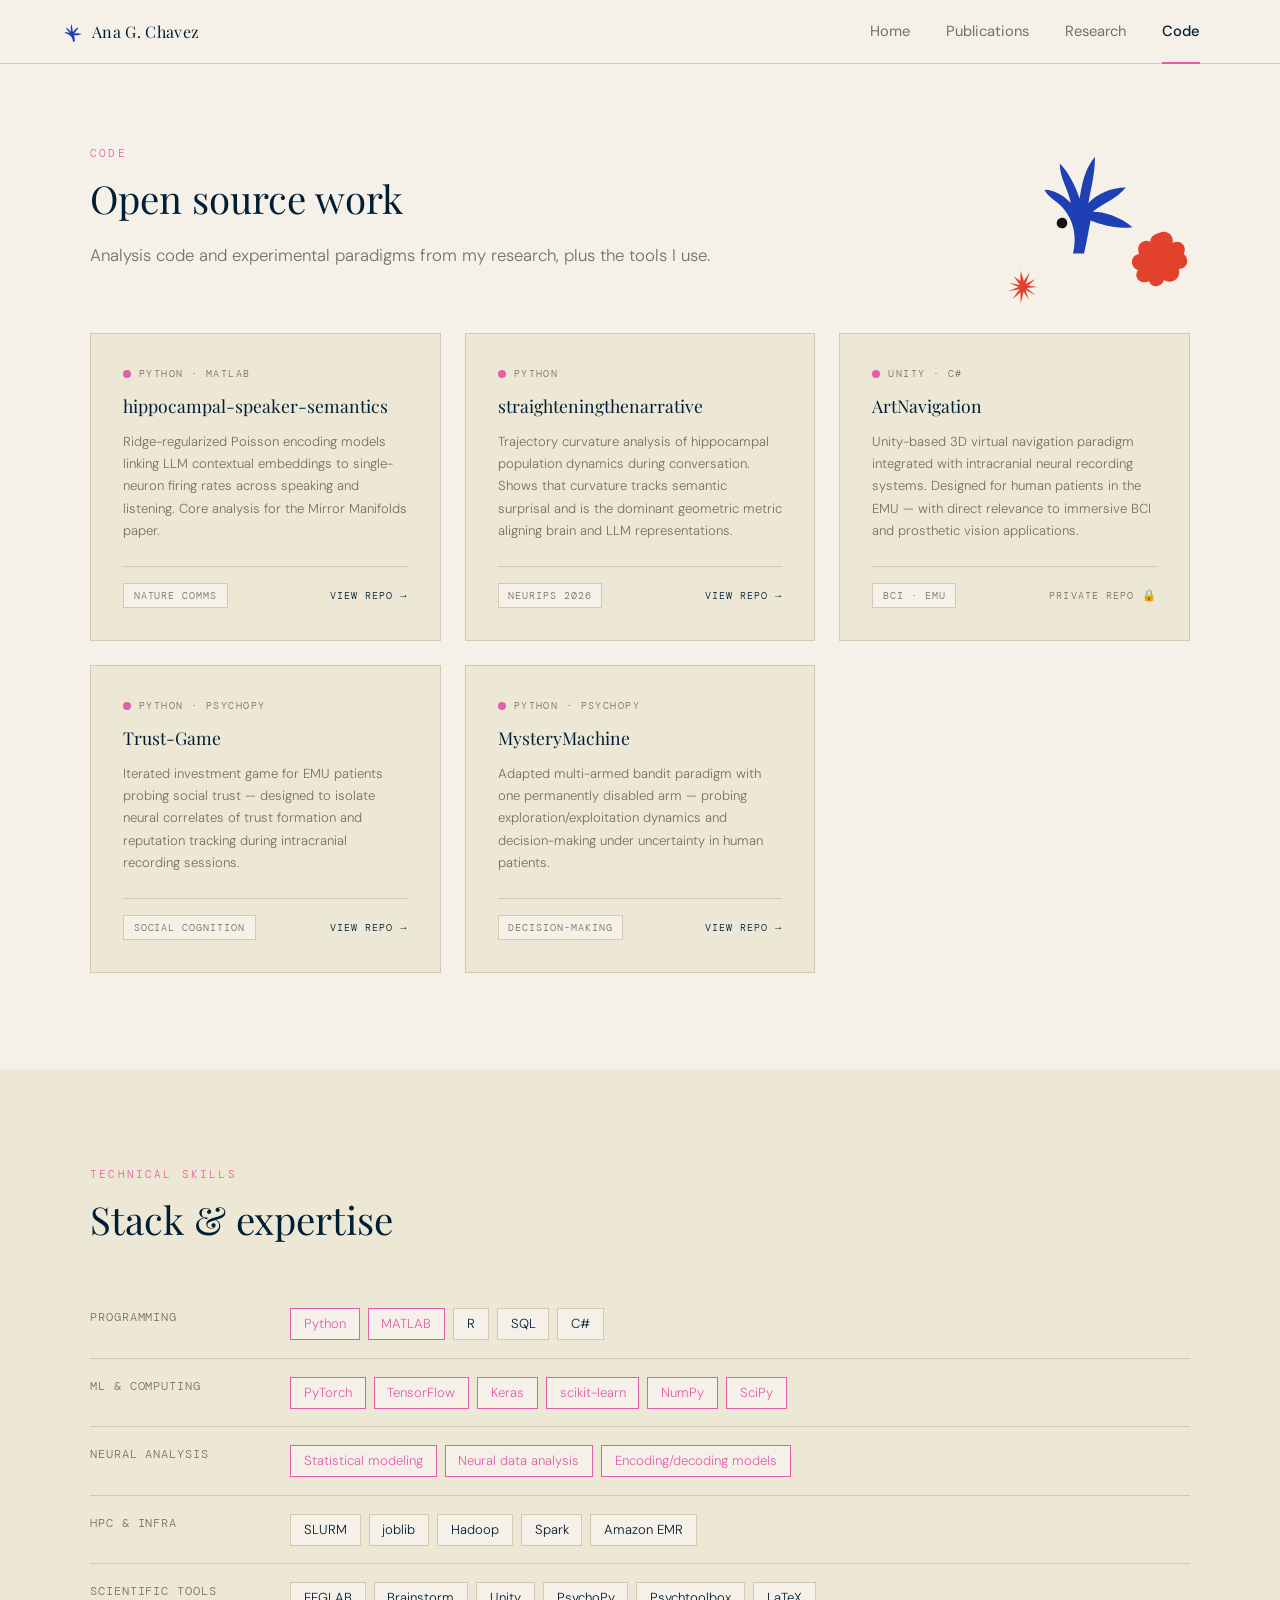
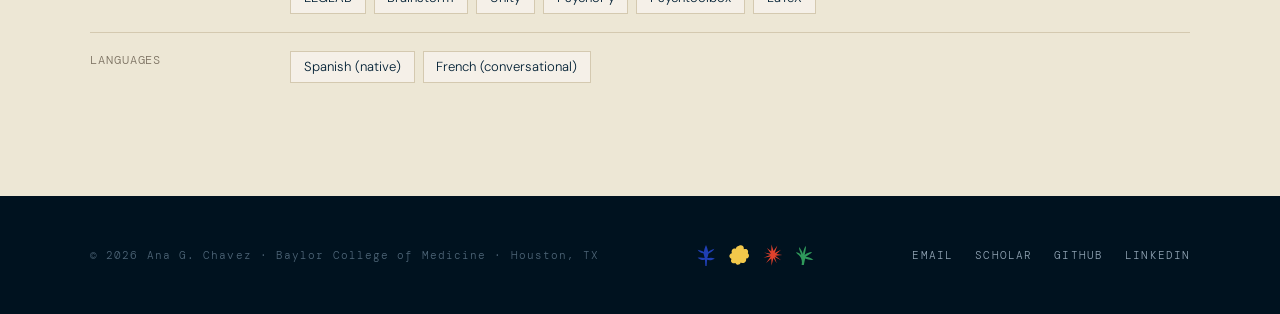
==== code.html @ e8467b15 "Redesign site into multi-page layout Split into Home, Publications, Research and Code pages with sha" ====
<!DOCTYPE html>
<html lang="en">
<head>
<meta charset="UTF-8">
<meta name="viewport" content="width=device-width, initial-scale=1.0">
<title>Code — Ana G. Chavez</title>
<meta name="description" content="Code and technical skills of Ana G. Chavez.">
<link rel="preconnect" href="https://fonts.googleapis.com">
<link href="https://fonts.googleapis.com/css2?family=Playfair+Display:ital,wght@0,400;0,700;1,400&family=DM+Mono:wght@300;400;500&family=DM+Sans:wght@300;400;500&display=swap" rel="stylesheet">
<link rel="stylesheet" href="style.css">
</head>
<body>
<svg width="0" height="0" style="position:absolute" aria-hidden="true">
  <defs>
    <symbol id="frond" viewBox="0 0 100 100"><path d="M47 100C46 88 46 80 45 72C36 74 22 72 12 62C24 60 36 62 44 64C42 56 40 48 38 42C28 42 18 36 12 26C24 28 34 32 40 36C42 26 44 16 50 4C56 16 58 26 60 36C66 32 76 26 88 22C82 34 70 40 61 44C60 52 58 58 56 64C66 62 78 60 90 66C80 74 66 76 55 72C54 80 54 90 53 100Z"/></symbol>
    <symbol id="bloom" viewBox="0 0 100 100"><path d="M50 8C62 2 74 10 72 24C84 18 96 28 90 42C100 50 96 66 82 66C86 80 72 92 58 84C54 96 38 98 34 86C20 92 8 80 16 68C2 62 4 44 18 42C12 28 24 16 36 22C36 14 42 10 50 8Z"/></symbol>
    <symbol id="algae" viewBox="0 0 100 100"><path d="M30 96C34 80 30 66 22 56C16 48 8 46 4 38C14 38 22 44 28 50C26 38 18 28 18 14C26 22 32 34 36 46C38 34 40 20 50 8C50 24 46 38 44 50C52 42 64 36 78 36C70 46 58 50 48 58C58 58 72 62 84 72C70 74 56 70 46 66C44 76 42 88 40 96Z"/></symbol>
    <symbol id="star" viewBox="0 0 100 100"><polygon points="92.4,50.0 60.6,53.1 87.0,73.8 57.6,58.7 66.9,87.0 52.0,63.9 43.0,98.7 42.5,66.4 18.8,86.0 39.7,56.6 6.5,62.8 37.2,50.0 10.0,38.2 40.7,44.0 22.4,18.1 42.0,32.5 43.1,2.2 52.6,32.1 69.9,6.3 57.8,41.0 86.3,26.7 65.6,45.4"/></symbol>
    <symbol id="sqr" viewBox="0 0 100 100"><path fill-rule="evenodd" d="M10 12L90 6L94 88L8 92ZM50 30C62 30 70 40 68 52C66 64 56 70 46 68C36 66 30 56 32 46C34 36 40 30 50 30Z"/></symbol>
    <symbol id="dot" viewBox="0 0 100 100"><path d="M50 6C76 4 96 26 94 52C92 78 72 96 48 94C24 92 4 74 6 48C8 24 26 8 50 6Z"/></symbol>
  </defs>
</svg>
<nav class="top">
  <a href="index.html" class="nav-name"><svg aria-hidden="true"><use href="#algae"/></svg>Ana G. Chavez</a>
  <ul class="nav-links">
    <li><a href="index.html">Home</a></li>
    <li><a href="publications.html">Publications</a></li>
    <li><a href="research.html">Research</a></li>
    <li><a href="code.html" class="active" aria-current="page">Code</a></li>
  </ul>
</nav>

<header class="page-head">
  <div class="wrap">
    <div class="head-cutouts" aria-hidden="true"><svg class="co c-blue k1"><use href="#algae"/></svg><svg class="co c-red k2"><use href="#bloom"/></svg><svg class="co c-red k3"><use href="#star"/></svg><svg class="co c-black k4"><use href="#dot"/></svg></div>
    <p class="section-label">Code</p>
    <h1 class="section-title">Open source work</h1>
    <p class="lede">Analysis code and experimental paradigms from my research, plus the tools I use.</p>
  </div>
</header>

<section class="projects" id="projects">
  <div class="wrap">
    <div class="projects-grid">
      <div class="project-card reveal">
        <p class="project-lang">Python · MATLAB</p>
        <h3 class="project-name">hippocampal-speaker-semantics</h3>
        <p class="project-desc">Ridge-regularized Poisson encoding models linking LLM contextual embeddings to single-neuron firing rates across speaking and listening. Core analysis for the Mirror Manifolds paper.</p>
        <div class="project-footer"><span class="project-tag">Nature Comms</span><a href="https://github.com/aniluchavez/hippocampal-speaker-semantics" class="project-link" target="_blank" rel="noopener">View repo</a></div>
      </div>
      <div class="project-card reveal">
        <p class="project-lang">Python</p>
        <h3 class="project-name">straighteningthenarrative</h3>
        <p class="project-desc">Trajectory curvature analysis of hippocampal population dynamics during conversation. Shows that curvature tracks semantic surprisal and is the dominant geometric metric aligning brain and LLM representations.</p>
        <div class="project-footer"><span class="project-tag">NeurIPS 2026</span><a href="https://github.com/aniluchavez/straighteningthenarrative" class="project-link" target="_blank" rel="noopener">View repo</a></div>
      </div>
      <div class="project-card private reveal">
        <p class="project-lang">Unity · C#</p>
        <h3 class="project-name">ArtNavigation</h3>
        <p class="project-desc">Unity-based 3D virtual navigation paradigm integrated with intracranial neural recording systems. Designed for human patients in the EMU — with direct relevance to immersive BCI and prosthetic vision applications.</p>
        <div class="project-footer"><span class="project-tag">BCI · EMU</span><span class="project-link">Private repo</span></div>
      </div>
      <div class="project-card reveal">
        <p class="project-lang">Python · PsychoPy</p>
        <h3 class="project-name">Trust-Game</h3>
        <p class="project-desc">Iterated investment game for EMU patients probing social trust — designed to isolate neural correlates of trust formation and reputation tracking during intracranial recording sessions.</p>
        <div class="project-footer"><span class="project-tag">Social Cognition</span><a href="https://github.com/aniluchavez/Trust-Game" class="project-link" target="_blank" rel="noopener">View repo</a></div>
      </div>
      <div class="project-card reveal">
        <p class="project-lang">Python · PsychoPy</p>
        <h3 class="project-name">MysteryMachine</h3>
        <p class="project-desc">Adapted multi-armed bandit paradigm with one permanently disabled arm — probing exploration/exploitation dynamics and decision-making under uncertainty in human patients.</p>
        <div class="project-footer"><span class="project-tag">Decision-making</span><a href="https://github.com/aniluchavez/MysteryMachine" class="project-link" target="_blank" rel="noopener">View repo</a></div>
      </div>
    </div>
  </div>
</section>

<section class="skills" id="skills">
  <div class="wrap">
    <p class="section-label">Technical Skills</p>
    <h2 class="section-title">Stack &amp; expertise</h2>
    <table class="skills-table reveal">
      <tr><td>Programming</td><td><div class="skill-items"><span class="skill-item expert">Python</span><span class="skill-item expert">MATLAB</span><span class="skill-item">R</span><span class="skill-item">SQL</span><span class="skill-item">C#</span></div></td></tr>
      <tr><td>ML &amp; Computing</td><td><div class="skill-items"><span class="skill-item expert">PyTorch</span><span class="skill-item expert">TensorFlow</span><span class="skill-item expert">Keras</span><span class="skill-item expert">scikit-learn</span><span class="skill-item expert">NumPy</span><span class="skill-item expert">SciPy</span></div></td></tr>
      <tr><td>Neural Analysis</td><td><div class="skill-items"><span class="skill-item expert">Statistical modeling</span><span class="skill-item expert">Neural data analysis</span><span class="skill-item expert">Encoding/decoding models</span></div></td></tr>
      <tr><td>HPC &amp; Infra</td><td><div class="skill-items"><span class="skill-item">SLURM</span><span class="skill-item">joblib</span><span class="skill-item">Hadoop</span><span class="skill-item">Spark</span><span class="skill-item">Amazon EMR</span></div></td></tr>
      <tr><td>Scientific Tools</td><td><div class="skill-items"><span class="skill-item">EEGLAB</span><span class="skill-item">Brainstorm</span><span class="skill-item">Unity</span><span class="skill-item">PsychoPy</span><span class="skill-item">Psychtoolbox</span><span class="skill-item">LaTeX</span></div></td></tr>
      <tr><td>Languages</td><td><div class="skill-items"><span class="skill-item">Spanish (native)</span><span class="skill-item">French (conversational)</span></div></td></tr>
    </table>
  </div>
</section>

<footer class="site-footer">
  <div class="wrap">
    <span>&copy; 2026 Ana G. Chavez &middot; Baylor College of Medicine &middot; Houston, TX</span>
    <span class="foot-cutouts" aria-hidden="true"><svg class="c-blue"><use href="#frond"/></svg><svg class="c-yellow"><use href="#bloom"/></svg><svg class="c-red"><use href="#star"/></svg><svg class="c-green"><use href="#algae"/></svg></span>
    <nav class="links" aria-label="Elsewhere">
      <a href="mailto:anilu.chavez@bcm.edu">Email</a>
      <a href="https://scholar.google.com/citations?user=yR1IOY4AAAAJ&hl=en" target="_blank" rel="noopener">Scholar</a>
      <a href="https://github.com/aniluchavez" target="_blank" rel="noopener">GitHub</a>
      <a href="https://www.linkedin.com/in/ana-chavez-295419186/" target="_blank" rel="noopener">LinkedIn</a>
    </nav>
  </div>
</footer>
<script src="site.js"></script>
</body>
</html>
---- style.css ----
:root {
    --ink: #011f34;
    --paper: #f5f0e8;
    --cream: #ede7d5;
    --accent: #e45fab;
    --muted: #7a7060;
    --border: #d4c9b0;
  }
  *,*::before,*::after{box-sizing:border-box;margin:0;padding:0}
  html{scroll-behavior:smooth}
  body{background:var(--paper);color:var(--ink);font-family:'DM Sans',sans-serif;font-weight:300;line-height:1.7;overflow-x:hidden}
  a{color:inherit}

  /* NAV */
  nav.top{position:fixed;top:0;left:0;right:0;z-index:100;display:flex;justify-content:space-between;align-items:center;padding:1.2rem 4rem;background:rgba(245,240,232,0.92);backdrop-filter:blur(8px);border-bottom:1px solid var(--border)}
  .nav-name{font-family:'Playfair Display',serif;font-size:1rem;letter-spacing:.02em;text-decoration:none}
  .nav-links{display:flex;gap:2.5rem;list-style:none}
  .nav-links a{font-family:'DM Mono',monospace;font-size:.72rem;letter-spacing:.12em;text-transform:uppercase;color:var(--muted);text-decoration:none;transition:color .2s}
  .nav-links a:hover{color:var(--accent)}

  /* HERO */
  .hero{min-height:min(88vh,760px);display:grid;grid-template-columns:minmax(260px,.8fr) 1.4fr;align-items:center;padding:7rem 4rem 4rem;max-width:1200px;margin:0 auto}
  .hero-visual{display:flex;align-items:center;justify-content:center;padding:3rem 2rem 4rem;opacity:0;animation:fadeIn 1.2s ease .5s forwards}
  .hero-text{padding-left:2.5rem;opacity:0;transform:translateY(30px);animation:fadeUp .9s ease .2s forwards}
  .hero-label{font-family:'DM Mono',monospace;font-size:.7rem;letter-spacing:.18em;text-transform:uppercase;color:var(--accent);margin-bottom:1.2rem}
  .hero-name{font-family:'Playfair Display',serif;font-size:clamp(2.6rem,4.6vw,4.2rem);line-height:1.08;margin-bottom:1.2rem;font-weight:400}
  .hero-name em{font-style:italic;color:var(--accent)}
  .hero-tagline{font-size:1.05rem;color:var(--muted);max-width:520px;margin-bottom:1.8rem;line-height:1.8}
  .pills{display:flex;flex-wrap:wrap;gap:.6rem;margin-bottom:2.4rem}
  .pill{display:inline-flex;align-items:center;gap:.5rem;font-family:'DM Mono',monospace;font-size:.7rem;letter-spacing:.08em;text-transform:uppercase;text-decoration:none;padding:.5rem .95rem;border:1px solid var(--border);border-radius:999px;background:var(--paper);transition:all .2s}
  .pill svg{width:14px;height:14px;flex:none}
  .pill:hover{border-color:var(--accent);color:var(--accent);transform:translateY(-2px)}
  .pill.primary{background:var(--ink);color:var(--paper);border-color:var(--ink)}
  .pill.primary:hover{background:var(--accent);border-color:var(--accent);color:#fff}
  .hero-cols{display:grid;grid-template-columns:1fr 1fr;gap:2rem;max-width:560px;border-top:1px solid var(--border);padding-top:1.4rem}
  .hero-cols h4{font-family:'DM Mono',monospace;font-size:.65rem;letter-spacing:.16em;text-transform:uppercase;color:var(--muted);font-weight:400;margin-bottom:.6rem}
  .hero-cols ul{list-style:none;font-size:.9rem;line-height:1.6}
  .hero-cols li{padding:.15rem 0 .15rem 1rem;position:relative}
  .hero-cols li::before{content:'';position:absolute;left:0;top:.75em;width:5px;height:5px;border-radius:50%;background:var(--accent)}
  .hero-cols small{display:block;color:var(--muted);font-size:.78rem}

  /* portrait: circle photo, offset outline */
  .portrait{position:relative;width:clamp(170px,19vw,250px);aspect-ratio:1/1;margin:0}
  .portrait-frame{position:absolute;inset:0;border:1px solid var(--accent);border-radius:50%;transform:translate(12px,12px);transition:transform .4s ease}
  .portrait-img{position:relative;width:100%;height:100%;border-radius:50%;overflow:hidden;background:var(--cream);box-shadow:0 18px 50px rgba(1,31,52,.15)}
  .hero-photo{width:100%;height:100%;object-fit:cover;display:block;transition:transform .6s ease}
  .portrait:hover .hero-photo{transform:scale(1.04)}
  .portrait:hover .portrait-frame{transform:translate(-10px,-10px)}
  .portrait-caption{position:absolute;left:-2rem;right:-2rem;bottom:-4.2rem;text-align:center;font-family:'DM Mono',monospace;font-size:.62rem;letter-spacing:.14em;text-transform:uppercase;color:var(--muted)}
  .portrait-caption b{color:var(--accent);font-weight:400}

  /* SECTIONS */
  section{padding:6rem 4rem}
  .wrap{max-width:1100px;margin:0 auto}
  .section-label{font-family:'DM Mono',monospace;font-size:.68rem;letter-spacing:.2em;text-transform:uppercase;color:var(--accent);margin-bottom:.8rem}
  .section-title{font-family:'Playfair Display',serif;font-size:clamp(1.8rem,3vw,2.6rem);font-weight:400;margin-bottom:3rem;line-height:1.2}

  .about{background:var(--ink);color:var(--paper)}
  .about .section-title{color:var(--paper)}
  .about-grid{display:grid;grid-template-columns:1.2fr 1fr;gap:5rem;align-items:start}
  .about-text p{font-size:1.05rem;line-height:1.9;margin-bottom:1.4rem;color:#cfc9bc}
  .about-text p strong{color:var(--paper);font-weight:500}
  .about-stats{display:grid;grid-template-columns:1fr 1fr;gap:2rem;padding-top:1rem}
  .stat{border-top:1px solid #23415a;padding-top:1.2rem}
  .stat-number{font-family:'Playfair Display',serif;font-size:2.4rem;color:var(--accent);line-height:1;margin-bottom:.4rem}
  .stat-label{font-family:'DM Mono',monospace;font-size:.66rem;letter-spacing:.12em;text-transform:uppercase;color:#8195a6}
  .stat-note{grid-column:1/-1;font-family:'DM Mono',monospace;font-size:.6rem;letter-spacing:.1em;color:#5d7487;text-transform:uppercase}

  /* PUBLICATIONS — animated thumbnails that play on hover */
  .pub-head{display:flex;justify-content:space-between;align-items:flex-end;flex-wrap:wrap;gap:1.5rem;margin-bottom:2.5rem}
  .pub-head .section-title{margin-bottom:0}
  .pub-meta{font-family:'DM Mono',monospace;font-size:.68rem;letter-spacing:.08em;color:var(--muted);margin-top:.6rem}
  .toggle{display:inline-flex;border:1px solid var(--border);border-radius:999px;padding:3px;background:var(--cream)}
  .toggle button{font:inherit;font-family:'DM Mono',monospace;font-size:.68rem;letter-spacing:.1em;text-transform:uppercase;border:0;background:transparent;color:var(--muted);padding:.45rem 1rem;border-radius:999px;cursor:pointer;transition:all .2s}
  .toggle button.on{background:var(--ink);color:var(--paper)}
  .pub-list{display:flex;flex-direction:column}
  .pub{display:grid;grid-template-columns:180px 1fr;gap:2rem;align-items:center;padding:1.4rem 1.2rem;border-bottom:1px solid var(--border);position:relative;transition:background .25s}
  .pub:first-child{border-top:1px solid var(--border)}
  .pub:hover{background:var(--cream)}
  .pub.highlight{background:#f7e3ee}
  .pub.highlight::before{content:'';position:absolute;left:0;top:0;bottom:0;width:3px;background:var(--accent)}
  .pub[hidden]{display:none}
  .thumb{position:relative;width:100%;aspect-ratio:4/3;border-radius:6px;overflow:hidden;background:var(--paper);border:1px solid var(--border)}
  .thumb canvas{display:block;width:100%;height:100%}
  .thumb::after{content:'▶';position:absolute;right:6px;bottom:4px;font-size:.55rem;color:var(--muted);opacity:.7;transition:opacity .2s}
  .pub.playing .thumb::after{opacity:0}
  .pub-title{font-family:'Playfair Display',serif;font-size:1.12rem;line-height:1.35;margin-bottom:.35rem;font-weight:400}
  .pub-title a{text-decoration:none;background-image:linear-gradient(var(--accent),var(--accent));background-size:0 1px;background-repeat:no-repeat;background-position:0 100%;transition:background-size .3s}
  .pub-title a:hover{background-size:100% 1px}
  .pub-authors{font-size:.85rem;color:var(--muted);margin-bottom:.3rem}
  .pub-authors b{color:var(--ink);font-weight:500}
  .pub-venue{font-size:.85rem}
  .pub-venue em{font-family:'Playfair Display',serif}
  .pub-venue .year{color:var(--muted);margin-left:.4rem}
  .badge{display:inline-block;font-family:'DM Mono',monospace;font-size:.58rem;letter-spacing:.1em;text-transform:uppercase;padding:.12rem .5rem;border:1px solid var(--accent);color:var(--accent);border-radius:999px;margin-left:.5rem;vertical-align:middle}
  .pub-desc{font-size:.85rem;color:var(--muted);margin-top:.5rem;max-width:640px}
  .pub-links{margin-top:.5rem;font-family:'DM Mono',monospace;font-size:.66rem;letter-spacing:.08em;text-transform:uppercase}
  .pub-links a{color:var(--ink);text-decoration:none;margin-right:1rem}
  .pub-links a:hover{color:var(--accent)}
  .pub-links .cites{color:var(--muted)}

  /* IN PROGRESS */
  .research{background:var(--cream)}
  .research-grid{display:grid;grid-template-columns:repeat(auto-fit,minmax(300px,1fr));gap:1.5rem}
  .research-card{background:var(--paper);padding:2.2rem;border:1px solid var(--border);transition:all .25s;position:relative;overflow:hidden}
  .research-card::before{content:'';position:absolute;top:0;left:0;width:3px;height:0;background:var(--accent);transition:height .3s ease}
  .research-card:hover::before{height:100%}
  .research-card:hover{transform:translateY(-3px);box-shadow:0 12px 40px rgba(14,14,14,.08)}
  .card-tag{font-family:'DM Mono',monospace;font-size:.62rem;letter-spacing:.15em;text-transform:uppercase;color:var(--accent);margin-bottom:1rem}
  .card-title{font-family:'Playfair Display',serif;font-size:1.2rem;font-weight:400;margin-bottom:1rem;line-height:1.35}
  .card-desc{font-size:.88rem;color:var(--muted);line-height:1.7}

  /* CODE */
  .projects-grid{display:grid;grid-template-columns:repeat(3,1fr);gap:1.5rem}
  .project-card{background:var(--cream);border:1px solid var(--border);padding:2rem;transition:all .25s;display:flex;flex-direction:column}
  .project-card:hover{transform:translateY(-4px);box-shadow:0 16px 48px rgba(14,14,14,.1);border-color:var(--accent)}
  .project-lang{font-family:'DM Mono',monospace;font-size:.6rem;letter-spacing:.15em;text-transform:uppercase;color:var(--muted);margin-bottom:.8rem;display:flex;align-items:center;gap:.5rem}
  .project-lang::before{content:'';width:8px;height:8px;border-radius:50%;background:var(--accent)}
  .project-name{font-family:'Playfair Display',serif;font-size:1.1rem;font-weight:400;margin-bottom:.8rem;line-height:1.3}
  .project-desc{font-size:.82rem;color:var(--muted);line-height:1.7;flex:1;margin-bottom:1.5rem}
  .project-footer{display:flex;align-items:center;justify-content:space-between;border-top:1px solid var(--border);padding-top:1rem}
  .project-tag{font-family:'DM Mono',monospace;font-size:.6rem;letter-spacing:.1em;text-transform:uppercase;background:var(--paper);border:1px solid var(--border);padding:.2rem .6rem;color:var(--muted)}
  .project-link{font-family:'DM Mono',monospace;font-size:.65rem;letter-spacing:.1em;text-transform:uppercase;text-decoration:none;transition:color .2s}
  .project-link:hover{color:var(--accent)}
  .project-link::after{content:' →'}
  .project-card.private{opacity:.7}
  .project-card.private .project-link{color:var(--muted)}
  .project-card.private .project-link::after{content:' 🔒';font-size:.7rem}

  /* SKILLS */
  .skills{background:var(--cream)}
  .skills-table{width:100%;border-collapse:collapse;font-size:.88rem}
  .skills-table tr{border-bottom:1px solid var(--border)}
  .skills-table tr:last-child{border-bottom:none}
  .skills-table td{padding:1.1rem 0;vertical-align:top}
  .skills-table td:first-child{font-family:'DM Mono',monospace;font-size:.72rem;letter-spacing:.08em;color:var(--muted);width:200px;padding-right:2rem;text-transform:uppercase}
  .skill-items{display:flex;flex-wrap:wrap;gap:.5rem}
  .skill-item{font-size:.82rem;padding:.25rem .8rem;background:var(--paper);border:1px solid var(--border)}
  .skill-item.expert{border-color:var(--accent);color:var(--accent)}

  /* CONTACT */
  .contact{background:var(--ink);color:var(--paper);text-align:center;padding:8rem 4rem}
  .contact .section-title{color:var(--paper);margin-bottom:1.5rem}
  .contact-subtitle{color:#8fa3b3;font-size:1rem;margin:0 auto 3rem;max-width:500px}
  .contact .pills{justify-content:center;margin:0}
  .contact .pill{background:transparent;border-color:#2c4a63;color:#cfd8df}
  .contact .pill:hover{border-color:var(--accent);color:var(--accent)}
  .contact .pill.primary{background:var(--accent);border-color:var(--accent);color:#fff}
  footer{background:#00121f;color:#4d6577;text-align:center;padding:2rem;font-family:'DM Mono',monospace;font-size:.68rem;letter-spacing:.1em}

  @keyframes fadeUp{to{opacity:1;transform:translateY(0)}}
  @keyframes fadeIn{to{opacity:1}}
  .reveal{opacity:0;transform:translateY(24px);transition:opacity .7s ease,transform .7s ease}
  .reveal.visible{opacity:1;transform:translateY(0)}

  @media(max-width:900px){
    nav.top{padding:1rem 1.5rem}.nav-links{display:none}
    .hero{grid-template-columns:1fr;padding:6rem 1.5rem 3rem;min-height:0}
    .hero-visual{padding:3rem 1rem 5rem}
    .hero-text{padding-left:0}
    .hero-cols{grid-template-columns:1fr;gap:1.2rem}
    section{padding:4rem 1.5rem}
    .about-grid{grid-template-columns:1fr;gap:3rem}
    .projects-grid{grid-template-columns:1fr}
    .pub{grid-template-columns:110px 1fr;gap:1rem;padding:1.2rem .6rem}
    .pub-title{font-size:1rem}
    .skills-table td:first-child{width:110px;padding-right:1rem}
  }

  /* MULTI-PAGE */
  .nav-links a.active{color:var(--ink);box-shadow:0 1px 0 var(--accent)}
  .page-head{padding:9rem 4rem 1rem}
  .page-head .wrap > p.lede{font-size:1.05rem;color:var(--muted);max-width:640px;margin-top:-1.8rem}
  .page-head + section{padding-top:3rem}
  .news{background:var(--paper)}
  .news-list{list-style:none;border-top:1px solid var(--border)}
  .news-list li{display:grid;grid-template-columns:140px 1fr;gap:1.5rem;padding:1.1rem 0;border-bottom:1px solid var(--border);font-size:.95rem}
  .news-date{font-family:'DM Mono',monospace;font-size:.7rem;letter-spacing:.1em;text-transform:uppercase;color:var(--accent);padding-top:.2rem}
  .news-list a{color:var(--ink);text-decoration-color:var(--accent);text-underline-offset:3px}
  .more{display:inline-block;margin-top:2rem;font-family:'DM Mono',monospace;font-size:.7rem;letter-spacing:.1em;text-transform:uppercase;text-decoration:none;color:var(--ink)}
  .more:hover{color:var(--accent)}
  .more::after{content:' →'}
  .site-footer{background:#00121f;color:#4d6577;padding:3rem 4rem;font-family:'DM Mono',monospace;font-size:.68rem;letter-spacing:.1em}
  .site-footer .wrap{display:flex;justify-content:space-between;align-items:center;flex-wrap:wrap;gap:1.2rem}
  .site-footer nav.links{position:static;display:flex;gap:1.4rem;padding:0;background:none;border:0;backdrop-filter:none}
  .site-footer a{color:#8fa3b3;text-decoration:none;text-transform:uppercase}
  .site-footer a:hover{color:var(--accent)}
  @media(max-width:900px){
    .nav-links{display:flex;gap:1rem}
    .nav-links a{font-size:.62rem;letter-spacing:.08em}
    nav.top{flex-direction:column;gap:.4rem;padding:.8rem 1rem}
    .page-head{padding:8rem 1.5rem 1rem}
    .news-list li{grid-template-columns:1fr;gap:.2rem}
    .site-footer{padding:2.5rem 1.5rem}
  }
  .page-top{padding-top:9rem}
  @media(max-width:900px){.page-top{padding-top:8rem}}

  /* ---------- Matisse cut-outs ---------- */
  :root{--m-blue:#1f3fb4;--m-red:#e2412c;--m-yellow:#f2c84b;--m-green:#2f9a5b;--m-black:#141414}
  .co{position:absolute;display:block;overflow:visible}
  .c-blue{fill:var(--m-blue)}.c-red{fill:var(--m-red)}.c-yellow{fill:var(--m-yellow)}.c-green{fill:var(--m-green)}.c-black{fill:var(--m-black)}
  .cutouts{position:absolute;inset:0;z-index:0;pointer-events:none}
  .portrait-frame,.portrait-img{z-index:1}
  .portrait-caption{z-index:1}
  .cutouts .co{animation:sway 14s ease-in-out infinite;transform-origin:50% 90%}
  .h1{width:78%;left:-62%;top:-34%;--r:-24deg}
  .h2{width:52%;right:-50%;bottom:-6%;--r:12deg;animation-delay:-4s!important}
  .h3{width:40%;right:-36%;top:-38%;--r:28deg;animation-delay:-8s!important}
  .h4{width:22%;left:-34%;bottom:-16%;--r:0deg;animation-duration:30s!important}
  .h5{width:13%;left:-12%;bottom:-30%;--r:-8deg}
  .h6{width:5%;right:-22%;top:18%;--r:0deg}
  .h7{width:4%;left:-40%;top:52%;--r:0deg}
  @keyframes sway{0%,100%{transform:rotate(var(--r))}50%{transform:rotate(calc(var(--r) + 4deg)) translateY(-3px)}}
  .cutouts .h4{animation:spin-slow 40s linear infinite}
  @keyframes spin-slow{to{transform:rotate(360deg)}}

  /* small cut-out cluster beside page titles */
  .page-head .wrap,.pub-head{position:relative}
  .head-cutouts{position:absolute;right:0;top:-1rem;width:200px;height:130px;pointer-events:none}
  .head-cutouts .co{animation:sway 16s ease-in-out infinite;transform-origin:50% 90%}
  .head-cutouts .k1{width:110px;right:40px;top:0;--r:-14deg}
  .head-cutouts .k2{width:62px;right:0;top:56px;--r:18deg;animation-delay:-5s}
  .head-cutouts .k3{width:34px;right:150px;top:84px;--r:0deg;animation:spin-slow 40s linear infinite}
  .head-cutouts .k4{width:12px;right:122px;top:20px;--r:0deg}
  .pub-head .head-cutouts{right:260px;top:-.5rem}

  /* nav: clean tabs */
  .nav-name{display:inline-flex;align-items:center;gap:.5rem}
  .nav-name svg{width:20px;height:20px;fill:var(--m-blue);transform:rotate(-18deg);transition:transform .4s}
  .nav-name:hover svg{transform:rotate(10deg)}
  nav.top{padding:0 4rem;height:64px;background:rgba(245,240,232,.95)}
  .nav-links{gap:.25rem;height:100%}
  .nav-links li{display:flex}
  .nav-links a{font-family:'DM Sans',sans-serif;font-size:.92rem;letter-spacing:0;text-transform:none;font-weight:400;color:var(--muted);display:flex;align-items:center;padding:0 1rem;position:relative;box-shadow:none!important}
  .nav-links a::after{content:'';position:absolute;left:1rem;right:1rem;bottom:-1px;height:2px;background:var(--accent);transform:scaleX(0);transition:transform .25s}
  .nav-links a:hover{color:var(--ink)}
  .nav-links a:hover::after{transform:scaleX(.5)}
  .nav-links a.active{color:var(--ink);font-weight:500}
  .nav-links a.active::after{transform:scaleX(1)}

  /* footer cut-outs */
  .foot-cutouts{display:flex;gap:.7rem;align-items:flex-end}
  .foot-cutouts svg{width:22px;height:22px}

  @media(max-width:900px){
    nav.top{height:auto;padding:.7rem 1rem 0}
    .nav-links{height:auto;gap:0;flex-wrap:wrap;justify-content:center}
    .nav-links a{font-size:.85rem;padding:.55rem .7rem .7rem}
    .nav-links a::after{left:.7rem;right:.7rem}
    .head-cutouts{transform:scale(.6);transform-origin:top right;right:-10px;top:-2.5rem}
    .pub-head .head-cutouts{display:none}
    .h1{left:-40%}.h7{display:none}
  }
  @media(prefers-reduced-motion:reduce){.co{animation:none!important;transform:rotate(var(--r,0))}}
  /* cut-out placement tweaks */
  .h2{width:42%;right:-40%;bottom:-24%}
  .h3{right:-26%;top:-36%}
  .pub-head .head-cutouts{top:-3.2rem}
  @media(max-width:900px){.hero{padding-top:8.5rem}.h1{width:62%;left:-44%;top:-30%}}

  /* more cut-outs around the portrait */
  .h8{width:34%;left:-30%;top:-58%;--r:150deg}
  .h9{width:26%;right:-14%;bottom:-44%;--r:-20deg;animation-delay:-6s!important}
  .h10{width:20%;right:-58%;top:6%;--r:0deg}
  .cutouts .h10{animation:spin-slow 50s linear infinite reverse}
  .h11{width:36%;left:-58%;bottom:-48%;--r:-150deg;animation-delay:-10s!important}
  .h12{width:6%;left:8%;top:-30%;--r:0deg}
  .h13{width:8%;right:-8%;top:-48%;--r:0deg}
  .h14{width:15%;right:-62%;bottom:-8%;--r:14deg}
  .h15{width:4%;right:-44%;bottom:-40%;--r:0deg}

  /* giant cut-outs spilling off the page edges */
  .edge-cutouts{position:absolute;top:0;left:0;right:0;height:min(100vh,860px);overflow:hidden;pointer-events:none;z-index:0}
  .edge-cutouts .co{animation:sway 22s ease-in-out infinite;transform-origin:50% 100%}
  .e1{width:300px;left:-130px;bottom:-60px;--r:18deg}
  .e2{width:260px;right:-120px;top:40px;--r:-140deg;animation-delay:-7s!important}
  .e3{width:170px;right:-70px;bottom:40px;--r:0deg;animation-delay:-12s!important}
  .e4{width:90px;left:42%;bottom:-30px;--r:0deg;animation:spin-slow 60s linear infinite!important}
  .hero{position:relative;z-index:1}
  .hero-name em{color:inherit}
  @media(max-width:1180px){.e2,.e3{display:none}}
  @media(max-width:900px){.edge-cutouts{display:none}.h10,.h14,.h11{display:none}}
  .h10{right:-22%;top:-64%;width:16%}
  .h14{right:auto;left:-72%;top:34%;bottom:auto}
  .h9{right:-40%;bottom:-46%}
  .pub-authors .n-auth{font-size:.75rem;color:var(--muted);opacity:.8}
  .badge.pos{border-color:var(--border);color:var(--muted)}

  /* STEM cut-outs on the home page (neuron, brain, spike, DNA) */
  .c-blue{color:var(--m-blue)}.c-red{color:var(--m-red)}.c-yellow{color:var(--m-yellow)}.c-green{color:var(--m-green)}.c-black{color:var(--m-black)}
  .s1{width:72%;left:-60%;top:-36%;--r:-12deg}
  .s2{width:54%;right:-50%;bottom:-20%;--r:8deg;animation-delay:-5s!important}
  .s3{width:44%;right:-40%;top:-30%;--r:-6deg;animation-delay:-9s!important}
  .s4{width:26%;left:-40%;bottom:-34%;--r:24deg;animation-delay:-3s!important}
  .s5{width:6%;left:-14%;bottom:-6%;--r:0deg}
  .s6{width:4%;right:-14%;top:34%;--r:0deg}
  .hero-name{white-space:nowrap}
  @media(max-width:900px){.hero-name{white-space:normal}.s1{width:56%;left:-44%}}
  .s3{width:38%;right:-30%;top:-44%}
  .s2{right:-44%;bottom:-28%}
  .s4{width:34%;left:-50%;bottom:-40%}
  .s2{width:48%;right:-38%;bottom:-30%}
  .c-pink{fill:var(--accent);color:var(--accent)}
  .s7{width:34%;left:-70%;top:30%;--r:-8deg;animation-delay:-7s!important}
  @media(max-width:900px){.s7{width:26%;left:-48%;top:44%}}
  .s7{width:44%;left:-80%;top:26%}

  /* smaller STEM set: neuron, spike, network, starburst, dot */
  .s1{width:50%;left:-46%;top:-22%}
  .s3{width:30%;right:-24%;top:-32%}
  .s7{width:32%;left:-52%;top:44%}
  .s8{width:24%;right:-30%;bottom:-6%;--r:0deg}
  .cutouts .s8{animation:spin-slow 40s linear infinite}
  .s5{width:5%;left:-10%;bottom:-12%}
  @media(max-width:900px){.s1{width:44%;left:-38%}.s7{width:26%;left:-40%;top:50%}}
  .portrait{width:clamp(200px,22vw,290px)}
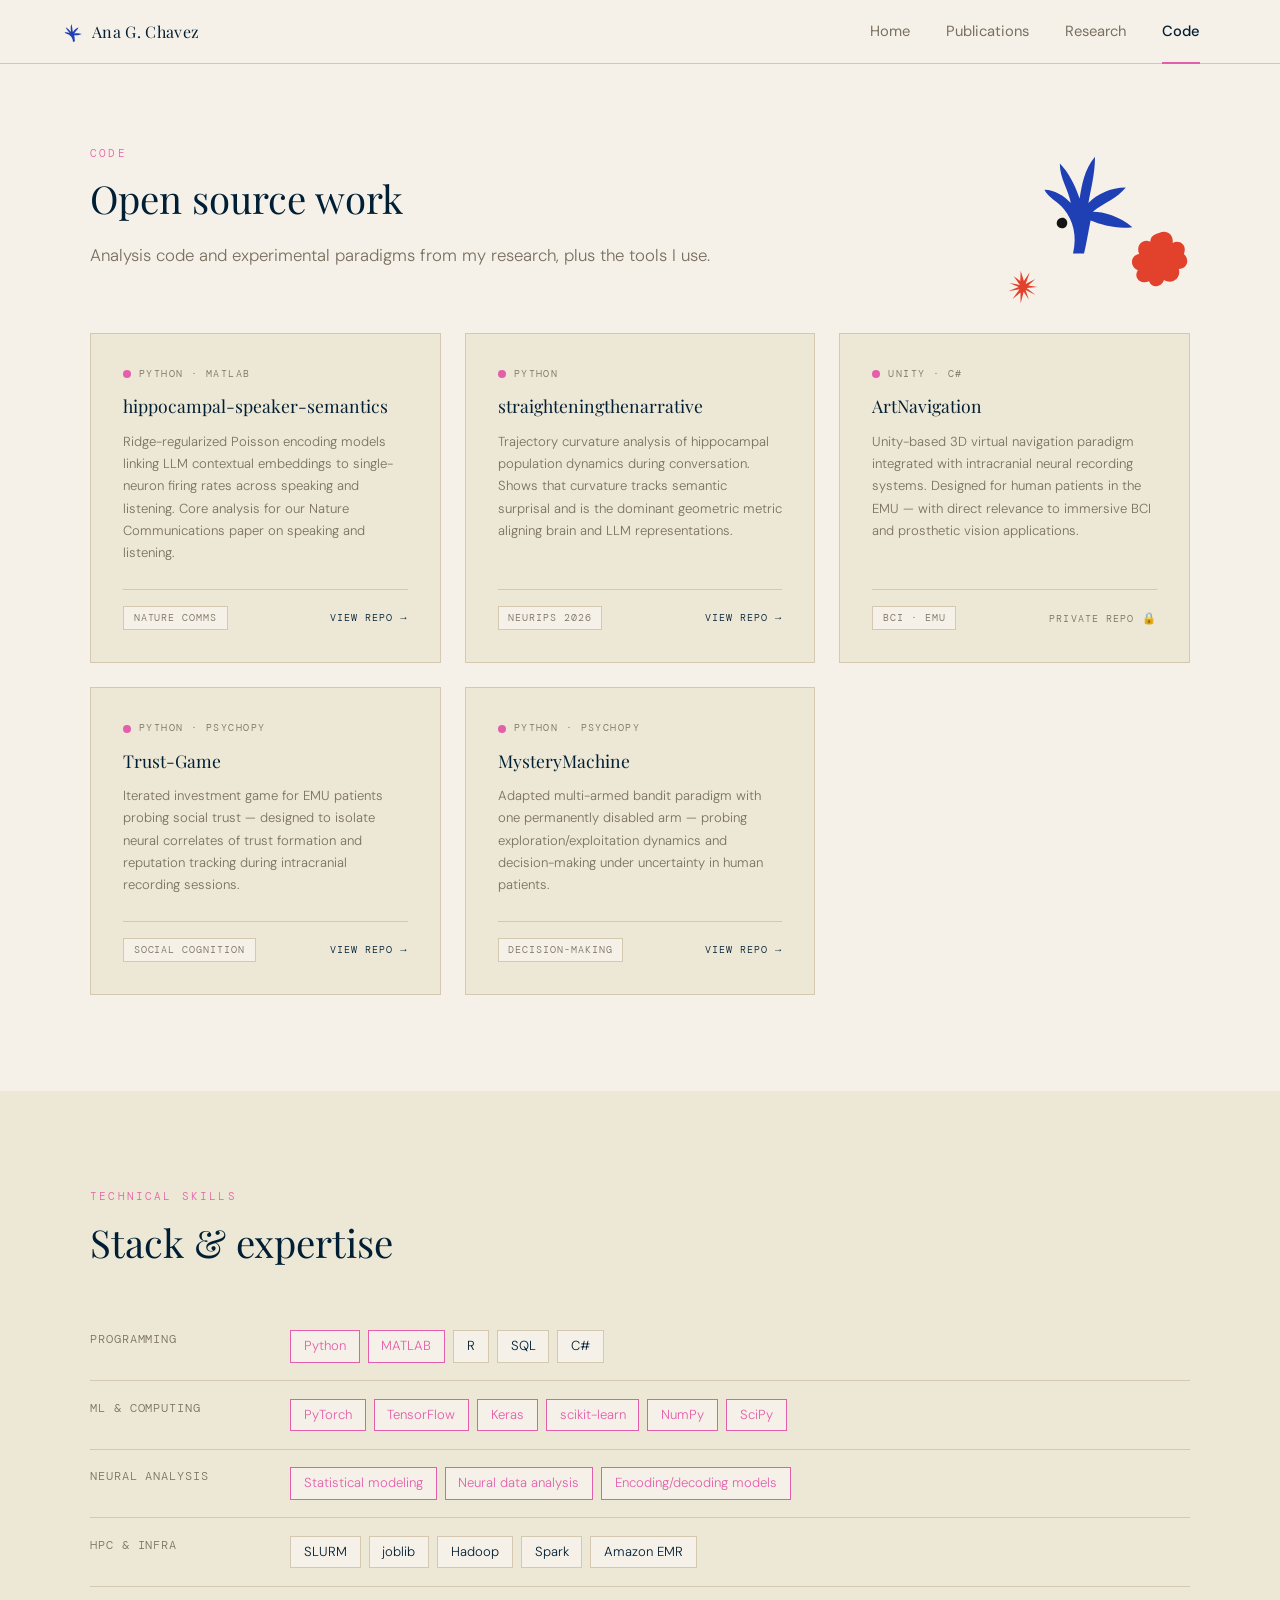
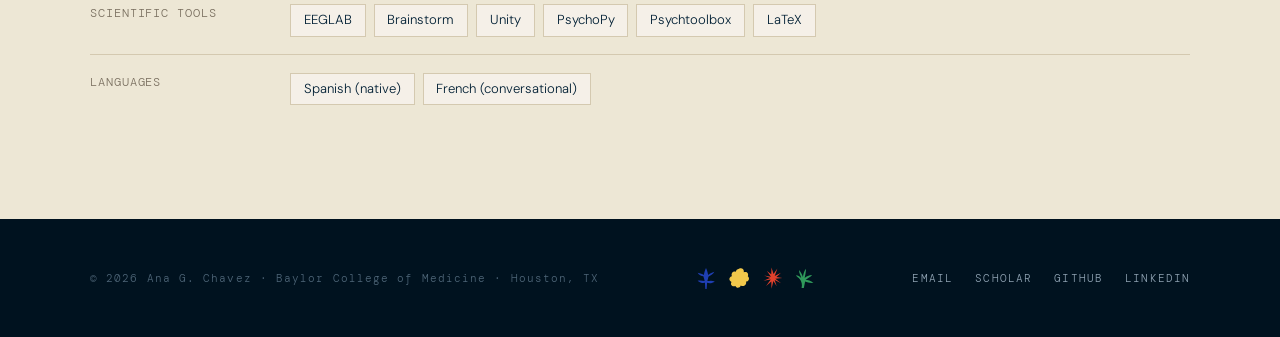
==== commit 612d7134: "Update paper title and remove duplicate preprints Retitle the Nature Communications paper to its cur" ====
--- a/code.html
+++ b/code.html
@@ -45,7 +45,7 @@
       <div class="project-card reveal">
         <p class="project-lang">Python · MATLAB</p>
         <h3 class="project-name">hippocampal-speaker-semantics</h3>
-        <p class="project-desc">Ridge-regularized Poisson encoding models linking LLM contextual embeddings to single-neuron firing rates across speaking and listening. Core analysis for the Mirror Manifolds paper.</p>
+        <p class="project-desc">Ridge-regularized Poisson encoding models linking LLM contextual embeddings to single-neuron firing rates across speaking and listening. Core analysis for our Nature Communications paper on speaking and listening.</p>
         <div class="project-footer"><span class="project-tag">Nature Comms</span><a href="https://github.com/aniluchavez/hippocampal-speaker-semantics" class="project-link" target="_blank" rel="noopener">View repo</a></div>
       </div>
       <div class="project-card reveal">
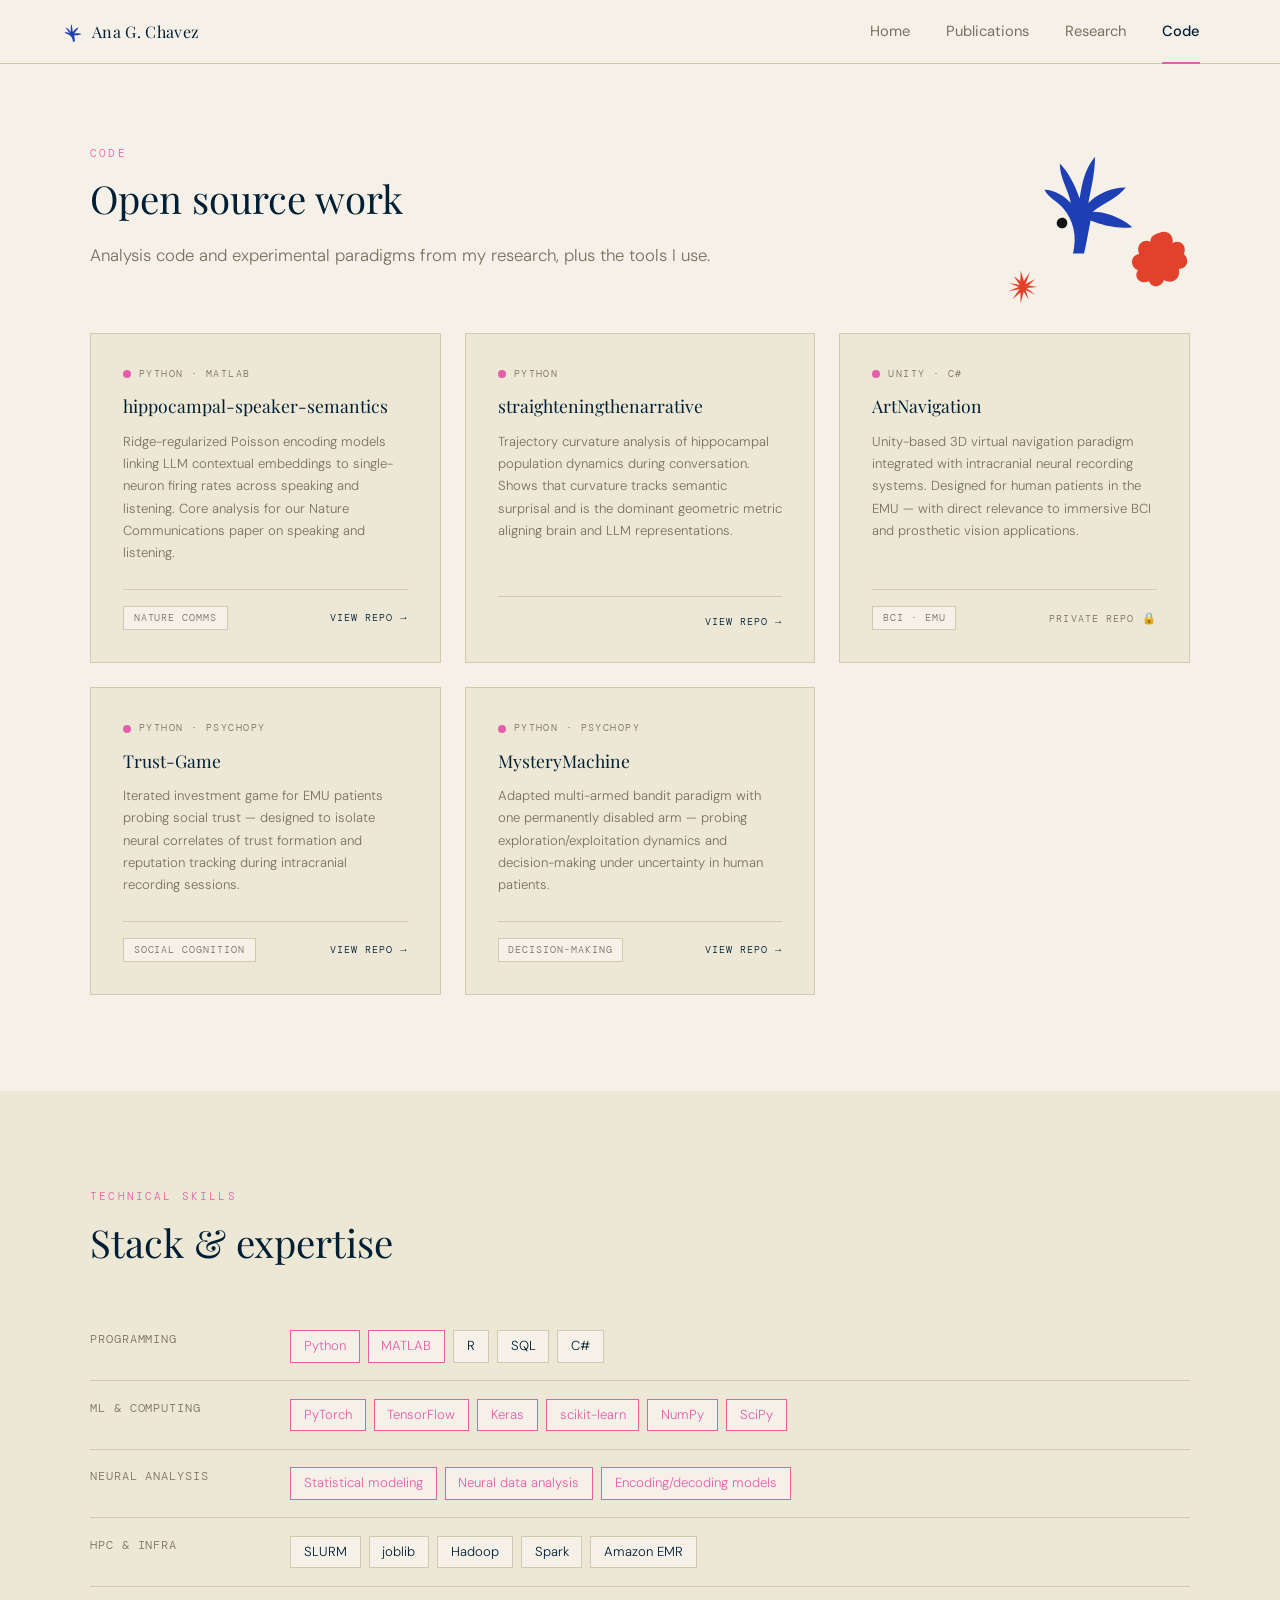
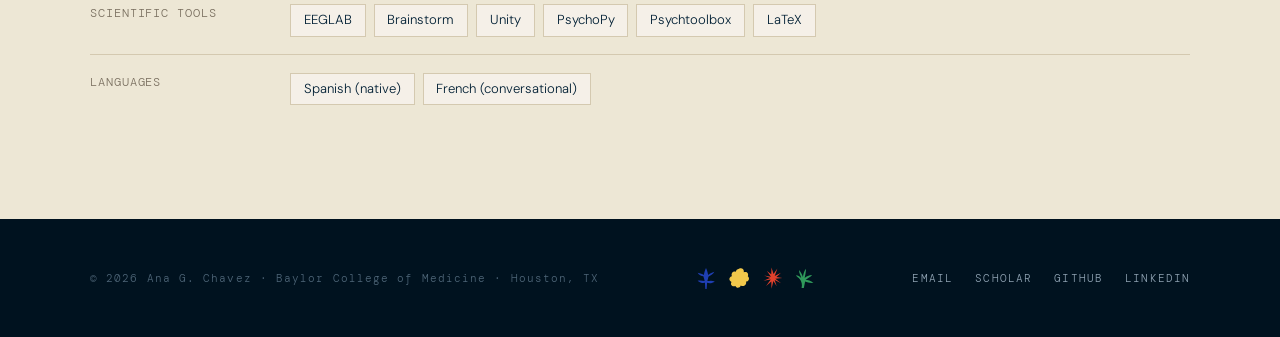
==== commit a4fb3128: "Remove NeurIPS tag from straighteningthenarrative card Co-Authored-By: Claude Opus 5.5 <noreply@anth" ====
--- a/code.html
+++ b/code.html
@@ -52,7 +52,7 @@
         <p class="project-lang">Python</p>
         <h3 class="project-name">straighteningthenarrative</h3>
         <p class="project-desc">Trajectory curvature analysis of hippocampal population dynamics during conversation. Shows that curvature tracks semantic surprisal and is the dominant geometric metric aligning brain and LLM representations.</p>
-        <div class="project-footer"><span class="project-tag">NeurIPS 2026</span><a href="https://github.com/aniluchavez/straighteningthenarrative" class="project-link" target="_blank" rel="noopener">View repo</a></div>
+        <div class="project-footer"><a href="https://github.com/aniluchavez/straighteningthenarrative" class="project-link" style="margin-left:auto" target="_blank" rel="noopener">View repo</a></div>
       </div>
       <div class="project-card private reveal">
         <p class="project-lang">Unity · C#</p>
